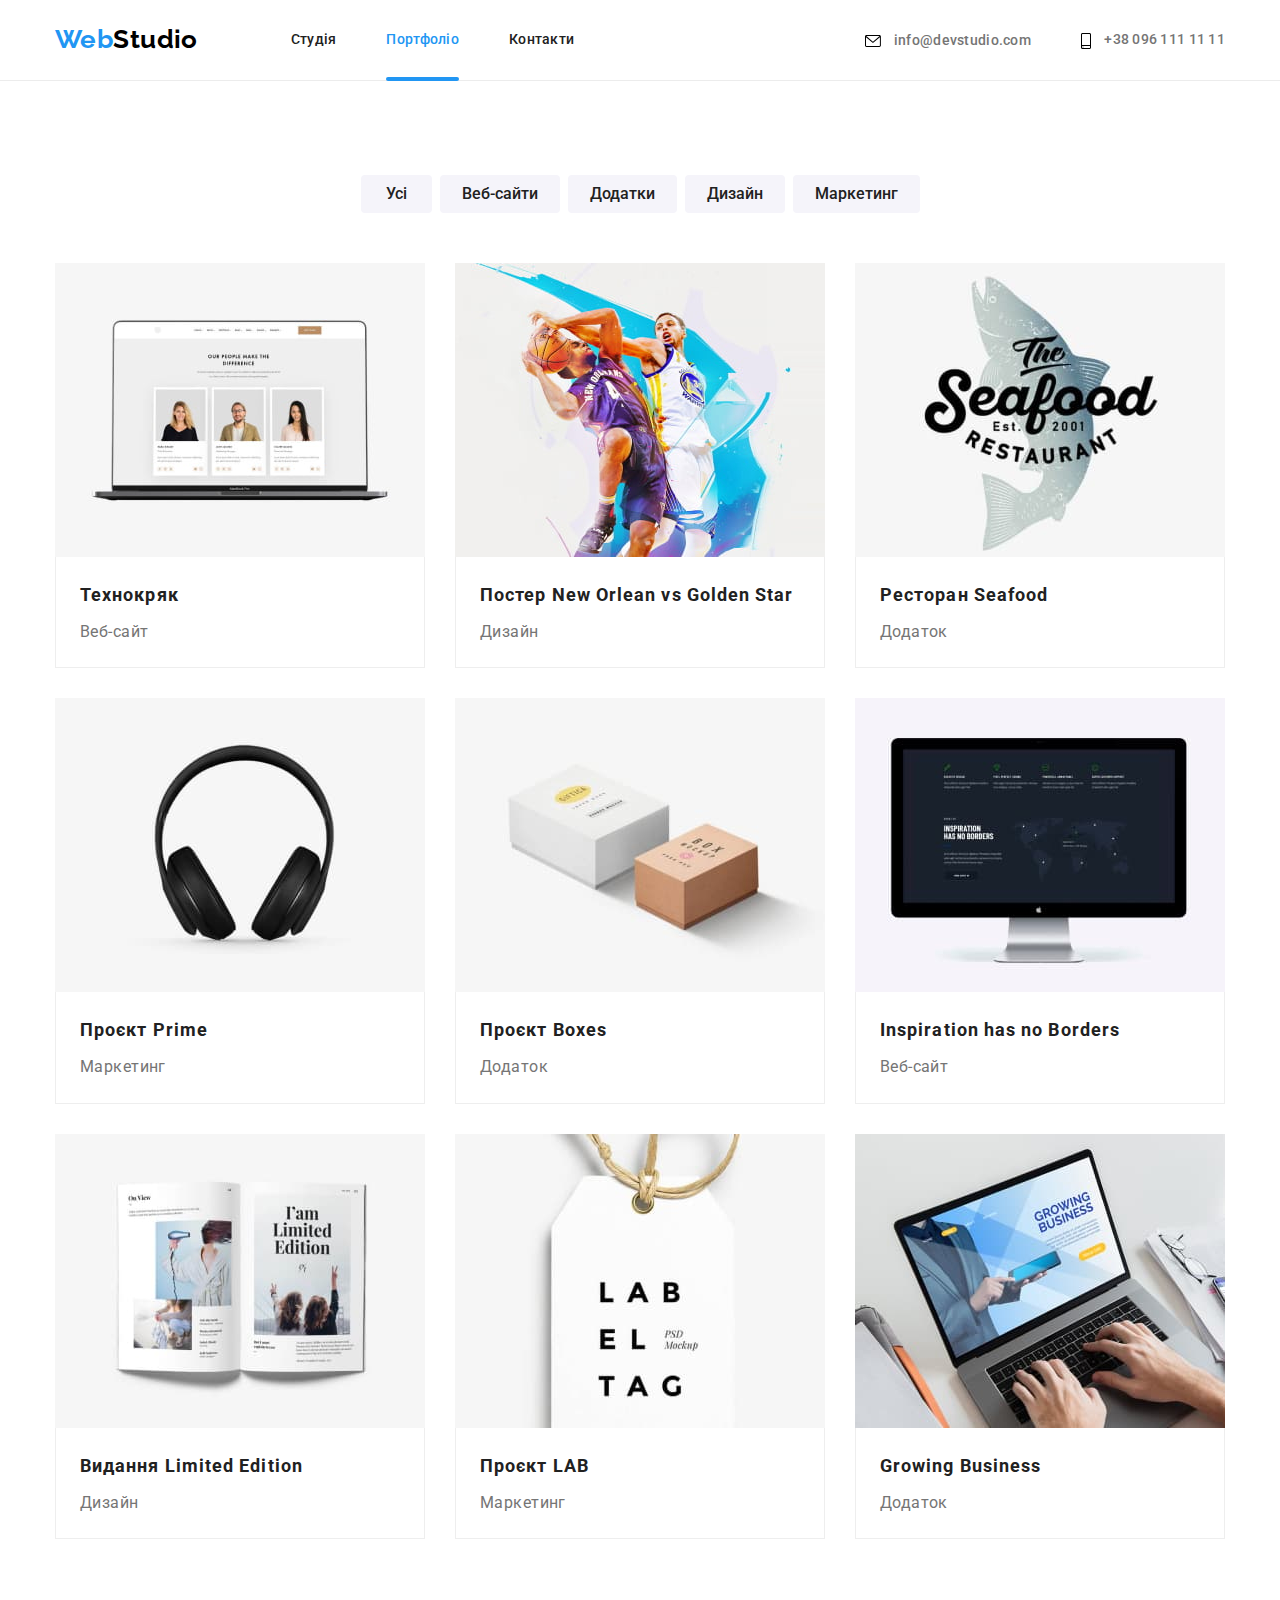
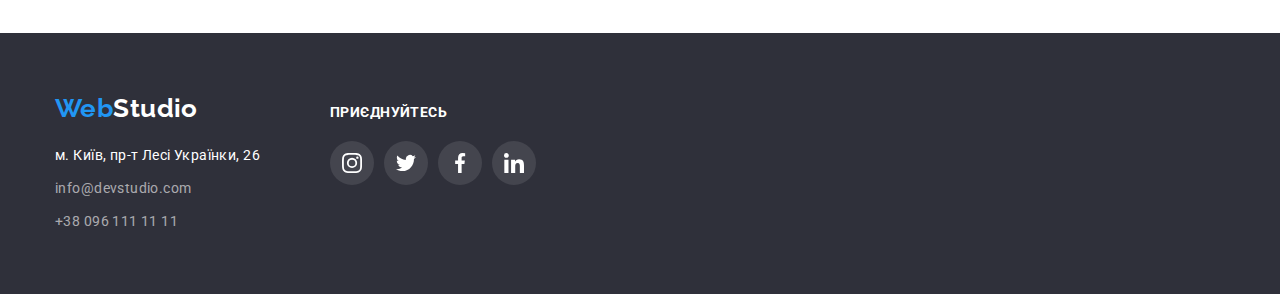
==== portfolio.html @ 35d609b6 "початок дз5" ====
<!DOCTYPE html>
<html lang="en">
  <head>
    <meta charset="UTF-8" />
    <meta http-equiv="X-UA-Compatible" content="IE=edge" />
    <meta name="viewport" content="width=device-width, initial-scale=1.0" />
    <title>Document</title>
    <link
      href="https://fonts.googleapis.com/css2?family=Raleway:wght@700&family=Roboto:wght@400;500;700;900&display=swap"
      rel="stylesheet"
    />
    <link rel="stylesheet"
    href="https://cdnjs.cloudflare.com/ajax/libs/modern-normalize/1.1.0/modern-normalize.min.css"">
    <link rel="stylesheet" href="./css/styles.css" />
  </head>
  <body>
    <!-- Шапка -->
    <header class="header">
      <div class="header-main container">
        <a href="./index.html" class="nav-logo"><span class="logo-text">Web</span>Studio</a>
        <nav class="site-nav">
          <ul class="list-nav">
            <li><a href="./index.html" class="header-link">Студія</a></li>
            <li><a href="./portfolio.html" class="header-link current">Портфоліо</a></li>
            <li><a href="" class="header-link">Контакти</a></li>
          </ul>
        </nav>
        <ul class="list-contact">
          <li>
            <a class="contact-link" href="mailto:info@devstudio.com">
              <svg class="contact-icon" width="16px" height="12px">
                <use href="./images/icons.svg#icon-envelope"></use>
              </svg>
              info@devstudio.com</a
            >
          </li>
          <li>
            <a class="contact-link" href="tel:380961111111"
              ><svg class="contact-icon" width="10px" height="16px">
                <use href="./images/icons.svg#icon-smartphone"></use>
              </svg>
              +38 096 111 11 11</a
            >
          </li>
        </ul>
      </div>
    </header>

    <!-- основний контент -->
    <main>
      <section class="section">
        <div class="container">
          <h1 class="visually-hidden">Проекти</h1>
          <ul class="filter">
            <li>
              <button type="button" class="projects-button button-all">Усі</button>
            </li>
            <li>
              <button type="button" class="projects-button">Веб-сайти</button>
            </li>
            <li>
              <button type="button" class="projects-button">Додатки</button>
            </li>
            <li>
              <button type="button" class="projects-button">Дизайн</button>
            </li>
            <li>
              <button type="button" class="projects-button">Маркетинг</button>
            </li>
          </ul>
          <ul class="projects-list">
            <li class="projects-item">
              <a href=""
                ><img
                  class="projects-img"
                  src="./images/technokr.jpg"
                  alt="Веб-сайт технокряк"
                  width="370"
                />
                <div class="card-lower">
                  <h2 class="projects-title">Технокряк</h2>
                  <p class="projects-text">Веб-сайт</p>
                </div>
              </a>
            </li>
            <li class="projects-item">
              <a href=""
                ><img
                  class="projects-img"
                  src="./images/poster.jpg"
                  alt="Постер два баскетболісти з м'ячем"
                  width="370"
                />
                <div class="card-lower">
                  <h2 class="projects-title">Постер New Orlean vs Golden Star</h2>
                  <p class="projects-text">Дизайн</p>
                </div>
              </a>
            </li>
            <li class="projects-item">
              <a href=""
                ><img
                  class="projects-img"
                  src="./images/restaurant.jpg"
                  alt="Логотип ресторану Сіфуд"
                  width="370"
                />
                <div class="card-lower">
                  <h2 class="projects-title">Ресторан Seafood</h2>
                  <p class="projects-text">Додаток</p>
                </div>
              </a>
            </li>
            <li class="projects-item">
              <a href=""
                ><img
                  class="projects-img"
                  src="./images/headphones.jpg"
                  alt="Навушники чорного кольору"
                  width="370"
                />
                <div class="card-lower">
                  <h2 class="projects-title">Проєкт Prime</h2>
                  <p class="projects-text">Маркетинг</p>
                </div>
              </a>
            </li>
            <li class="projects-item">
              <a href=""
                ><img
                  class="projects-img"
                  src="./images/boxes.jpg"
                  alt="Одна коробочка білого кольору друга коробочка тілесного кольору"
                  width="370"
                />
                <div class="card-lower">
                  <h2 class="projects-title">Проєкт Boxes</h2>
                  <p class="projects-text">Додаток</p>
                </div>
              </a>
            </li>
            <li class="projects-item">
              <a href=""
                ><img
                  class="projects-img"
                  src="./images/monitor.jpg"
                  alt="Монітор комп'ютера"
                  width="370"
                />
                <div class="card-lower">
                  <h2 class="projects-title">Inspiration has no Borders</h2>
                  <p class="projects-text">Веб-сайт</p>
                </div>
              </a>
            </li>
            <li class="projects-item">
              <a href=""
                ><img
                  class="projects-img"
                  src="./images/magazin.jpg"
                  alt="Розгорнутий журнал Limited Edition"
                  width="370"
                />
                <div class="card-lower">
                  <h2 class="projects-title">Видання Limited Edition</h2>
                  <p class="projects-text">Дизайн</p>
                </div>
              </a>
            </li>
            <li class="projects-item">
              <a href=""
                ><img class="projects-img" src="./images/birka.jpg" alt="Бірка LAB" width="370" />
                <div class="card-lower">
                  <h2 class="projects-title">Проєкт LAB</h2>
                  <p class="projects-text">Маркетинг</p>
                </div>
              </a>
            </li>
            <li class="projects-item">
              <a href=""
                ><img
                  class="projects-img"
                  src="./images/notebook.jpg"
                  alt="Робота людини за ноутбуком"
                  width="370"
                />
                <div class="card-lower">
                  <h2 class="projects-title">Growing Business</h2>
                  <p class="projects-text">Додаток</p>
                </div>
              </a>
            </li>
          </ul>
        </div>
      </section>
    </main>
    <!--Підвал-->
    <footer class="footer">
      <div class="container footer-flex">
        <div>
          <a href="./index.html" class="footer-logo"><span class="logo-text">Web</span>Studio</a>
          <address class="footer-address">
            <ul class="footer-list">
              <li>
                <a
                  href="https://goo.gl/maps/YVGoE1bEiSxg67Ht5"
                  target="_blank"
                  rel="noreferrer noopener"
                  class="footer-link footer-color"
                  >м. Київ, пр-т Лесі Українки, 26<br
                /></a>
              </li>
              <li>
                <a href="mailto:info@devstudio.com" class="footer-link">info@devstudio.com</a><br />
              </li>
              <li><a href="tel:380961111111" class="footer-link">+38 096 111 11 11</a></li>
            </ul>
          </address>
        </div>
        <div class="footer-social">
          <h3 class="social-title">Приєднуйтесь</h3>
          <ul class="social-list">
            <li>
              <a class="social-link" href="" target="_blank" rel="noreferrer noopener">
                <svg class="social-icon" width="20px" height="20px">
                  <use href="./images/icons.svg#icon-instagram"></use>
                </svg>
              </a>
            </li>
            <li>
              <a class="social-link" href="" target="_blank" rel="noreferrer noopener">
                <svg class="social-icon" width="20px" height="20px">
                  <use href="./images/icons.svg#icon-twitter"></use>
                </svg>
              </a>
            </li>
            <li>
              <a class="social-link" href="" target="_blank" rel="noreferrer noopener">
                <svg class="social-icon" width="20px" height="20px">
                  <use href="./images/icons.svg#icon-facebook"></use>
                </svg>
              </a>
            </li>
            <li>
              <a class="social-link" href="" target="_blank" rel="noreferrer noopener">
                <svg class="social-icon" width="20px" height="20px">
                  <use href="./images/icons.svg#icon-linkedin"></use>
                </svg>
              </a>
            </li>
          </ul>
        </div>
      </div>
    </footer>
  </body>
</html>
---- css/styles.css ----
:root{
    --primary-text-color:#212121;
    --text-color:#757575;
    --white-color:#FFFFFF;
    --blue-color:#2196F3;
}

/* основний колір текст color#212121:  */
/* вторинний колір текст color#757575*/
/* color: #FFFFFF білий */
/* color: #2196F3 блакитний */
/* футер мейл телефон color: rgba(255, 255, 255, 0.6) */

body{
    color: var(--primary-text-color);
    background-color:var(--white-color);
    font-family: 'Roboto', sans-serif;
    font-size: 14px;
    letter-spacing: 0.03em;    
    }

/* Загальні стилі */

ul {
    list-style: none;   
}

h1, h2, h3, p, ul {
    margin: 0;
    padding: 0;
}

.section {
    padding-top: 94px;
    padding-bottom: 94px;
}

.no-padding {
    padding-top: 0;
}


.container {
    margin: 0 auto;
    width: 1200px;
    padding-left: 15px;
    padding-right: 15px;    
}

.visually-hidden {
    position: absolute;
    width: 1px;
    height: 1px;
    margin: -1px;
    border: 0;
    padding: 0;
    white-space: nowrap;
    clip-path: inset(100%);
    clip: rect(0 0 0 0);
    overflow: hidden;
}


/* Header */

.header {
    border-bottom: 1px solid #ECECEC;
}
.header-main{
    display: flex; 
}

/* Лого */

.nav-logo,
.footer-logo,
.logo-text{
font-family: 'Raleway', sans-serif;
font-weight: 700;
font-size: 26px;
line-height: 1.2;
text-decoration: none;
}
.nav-logo{
    color: #000000; 
    padding-top: 24px;
    padding-bottom: 25px;
    margin-right: 93px;
}
.footer-logo{
    color: var(--white-color);
}

.logo-text{
    color:var(--blue-color);
}

/* Nav */

.site-nav {
    display: flex;
    align-items: center;
}

.list-nav{
display: flex;
}

.list-nav li{    
    margin-right: 50px;
}

.list-nav li:last-child{
    margin-right: 0;
}

.list-contact a,
.list-nav a{
    font-weight: 500;    
    line-height: 1.14;
    letter-spacing: 0.02em;
    text-decoration: none;   
}
.list-contact a{
    color: var(--text-color);
}
.list-nav a {
    position: relative;
    color: var(--primary-text-color);   
}

.list-nav a.current{
     color: var(--blue-color);      
    
}

.current::after {
    content: "";
    position: absolute;
    left: 0;
    bottom: -1px;
    width: 100%;
    height: 4px;
    background-color: var(--blue-color);
    border-radius: 2px;           
}

.list-nav a:hover,
.list-nav a:focus, 
.list-contact a:hover,
.list-contact a:focus{
    color: var(--blue-color);
}

.header-link {
    display: block;
    padding-top: 32px;
    padding-bottom: 32px;
}
.list-contact{
    display: flex;
    align-items: center;
    margin-left: auto;
}

.list-contact li+li{
    margin-left: 50px;
}

.contact-icon{
    vertical-align: middle;
    margin-right: 10px;
}

.contact-link:hover,
.contact-link:focus{
    fill: var(--blue-color);
}



/* Cтилі html */

/* Hero */

.hero {
    height: 600px;
    max-width: 1600px;
    margin-left: auto;
    margin-right: auto;
    padding-top: 200px;
    padding-bottom: 200px;
    text-align: center;

    background-color: #2F303A;    
    background-image: 
    linear-gradient(to top, rgba(47, 48, 58, 0.4), rgba(47, 48, 58, 0.4)),
    url("../images/hero.jpg");   
}
   
.hero-title {    
    margin: 0 auto;
    width: 696px;

    color: var(--white-color);
    font-weight: 900;
    font-size: 44px;
    line-height: 1.36;    
    letter-spacing: 0.06em;
    text-transform: uppercase;        
}
.hero-button {
    display: inline-flex;
    align-items: center;
    justify-content: center;
    padding-top: 10px;
    padding-bottom: 10px;
    margin-top: 30px;
    border-radius: 4px;
    border: transparent;
    min-width: 216px;

    color: var(--white-color);
    background-color: #188CE8;
    cursor: pointer;
    font-family: inherit;
    font-weight: 700;
    font-size: 16px;
    line-height: 1.8;    
    letter-spacing: 0.06em;         
}
.hero-button:hover,
.hero-button:focus {
   background-color: var(--blue-color);
}

/* Переваги студії */

.advantages-main{
    display: flex;
}

.advantages-main li+li{
    margin-left: 30px;
}

.advantages-content{
    width: 270px;
}

.advantages-title{
margin-bottom: 10px;

font-weight: 700;
font-size: 14px;
line-height: 1.14;    
text-transform: uppercase;   
}
.advantages-text{
    line-height: 1.7;
    color: var(--text-color);
}

.advantages-icon{
    width: 270px;
    height: 120px;
    background-color: #F5F4FA;
    display: flex;
    justify-content: center;
    align-items: center;
    margin-bottom: 30px;
}

/* Чим ми займаємось *
/* Наша команда */

.work-main{
    display: flex;   
}
.work-main li+li{
    margin-left: 30px;
}
.work-img{
    display: block;
}

.work-title,
.team-title,
.clients-title{
text-align: center;
margin-bottom: 50px;

font-weight: 700;
font-size: 36px;
line-height: 1.17;    
}

.work-item{
    position: relative;
}

.work-thumb{
  position: absolute;
  width: 370px;
  height: 70px; 
  left: 0;  
  bottom: 0;
  background-color: rgba(47, 48, 58, 0.8);;
}

.work-text{
position: absolute; 
top: 50%;  
left: 50%; 
transform: translate(-50%, -50%);
font-weight: 700;
line-height: 1.14;
text-align: center;
text-transform: uppercase;
color: var(--white-color);  
    }

/* Наша команда */

.title-name,
.team-text{
font-size: 16px;
line-height: 1.19;
}
.title-name {
margin-bottom: 10px;
font-weight: 500;    
}

.team-text {
color: var(--text-color);    
}
.team {
    background-color: #F5F4FA;     
}

.team-main {
    display: flex;
    text-align: center;
    gap: 30px;
}


.team-card{
    width: 270px;
    padding-top: 30px;
    padding-bottom: 30px;
    border-radius: 0px 0px 4px 4px;
    background: var(--white-color);
}
.team-img{
    display: block;
}

.team-list{
display: flex;
justify-content: space-between;
margin-left: 32px;
margin-right: 32px;
margin-top: 16px;
}


.team-link{
    display: flex;
    justify-content: center;
    align-items: center;
    width: 44px;
    height: 44px;
    padding: 12px;
    border-radius: 50%;
    color:#AFB1B8;
}

.team-link:hover,
.team-link:focus{
    background-color: var(--blue-color);
    color: var(--white-color);
}

.team-icon{
   fill: currentColor;
}

.team-main-item{
    box-shadow: 0px 1px 3px rgba(0, 0, 0, 0.12), 0px 1px 1px rgba(0, 0, 0, 0.14), 0px 2px 1px rgba(0, 0, 0, 0.2);
    border-radius: 0px 0px 4px 4px;
}



/* Постійні клієнти */

.clients-list{
    display: flex; 
    gap: 30px;   
}

.clients-link{  
   display: flex;
   justify-content: center;
   align-items: center;
   width: 170px;
   height: 92px;
   border: 1px solid#AFB1B8 ;
   border-radius: 4px;   
}

.clients-icon{
    fill: #AFB1B8;
}

.clients-link:hover,
.clients-link:focus{
   border-color: var(--blue-color);
}

.clients-link:hover svg,
.clients-link:focus svg{
    fill: var(--blue-color);
}



/* Footer */
.footer {
 padding-top: 60px;
 padding-bottom: 60px;
 background: #2F303A;  
}

.footer-flex{
    display: flex;
    align-items: baseline;
}

.footer-logo{
    display: inline-block;
    margin-bottom: 20px;
}

.footer-list li+li {
  margin-top: 9px;
}

.footer-link{
    display: inline-block;
    
    color: rgba(255, 255, 255, 0.6);
    line-height: 1.71;
    text-decoration: none;
    font-style: normal;      
}

.footer-color{
    color: var(--white-color);
}
.footer-link:hover,
.footer-link:focus{
    color: var(--blue-color);
}

.social-list{
    display: flex;
    gap: 10px;
}

.social-link{
    display: flex;
    justify-content: center;
    align-items: center;    
    width: 44px;
    height: 44px;
    border-radius: 50%;
    background-color: rgba(255, 255, 255, 0.1);
}

.social-icon{
    fill: var(--white-color);
}

.social-link:hover,
.social-link:focus{
    background-color: var(--blue-color);
}

.social-title{
        font-weight: 700;
        font-size: 14px;
        line-height: 1.14;        
        text-transform: uppercase;
        margin-bottom: 20px;    
        color:var(--white-color);
}

.footer-social{
    margin-left: 70px;
}


 /* Стилі портфоліо */

/* Кнопки портфоліо */

.filter {
    display: flex;
    justify-content: center; 
    margin-bottom: 50px;  
}

.projects-button{
    display: inline-block;
    text-align: center;
    padding: 6px 22px;
    border-radius: 4px;
    border: transparent;
        
    color: var(--primary-text-color);  
    background-color: #F5F4FA;
    cursor: pointer;
    font-family: inherit;
    font-weight: 500;
    font-size: 16px;
    line-height: 1.6;      
}

.filter li+li{
    margin-left: 8px;
}


.projects-button:hover,
.projects-button:focus{
    color: var(--white-color);
    background-color: var(--blue-color);
    box-shadow: 0px 3px 1px rgba(0, 0, 0, 0.1), 0px 1px 2px rgba(0, 0, 0, 0.08), 0px 2px 2px rgba(0, 0, 0, 0.12);
}

.button-all{
    padding-left: 25px;
    padding-right: 25px;
}


/* Портфоліо */

.projects-list{
    display: flex;
    flex-wrap: wrap;
    gap: 30px;
}

.projects-item{
    width: calc( (100% - 60px) / 3);    
}

.projects-item:hover,
.projects-item:focus{
    box-shadow: 0px 1px 1px rgba(0, 0, 0, 0.12), 0px 4px 4px rgba(0, 0, 0, 0.06), 1px 4px 6px rgba(0, 0, 0, 0.16);
}


.projects-title {
margin-bottom: 4px;

color: var(--primary-text-color);
font-weight: 700;
font-size: 18px;
line-height: 2; 
letter-spacing: 0.06em; 
}

.projects-text{
color: var(--text-color);
text-decoration: none;
font-size: 16px;
line-height: 1.9;
}

.projects-list a{
    text-decoration: none;
}

.projects-img{
    display: block;
}

.card-lower{
    width: 370px;
    padding-top: 20px;
    padding-bottom: 20px; 
    padding-left: 24px;  
    padding-right: 24px; 
    border-left: 1px solid #EEEEEE; 
    border-right: 1px solid #EEEEEE;
    border-bottom: 1px solid #EEEEEE;
}
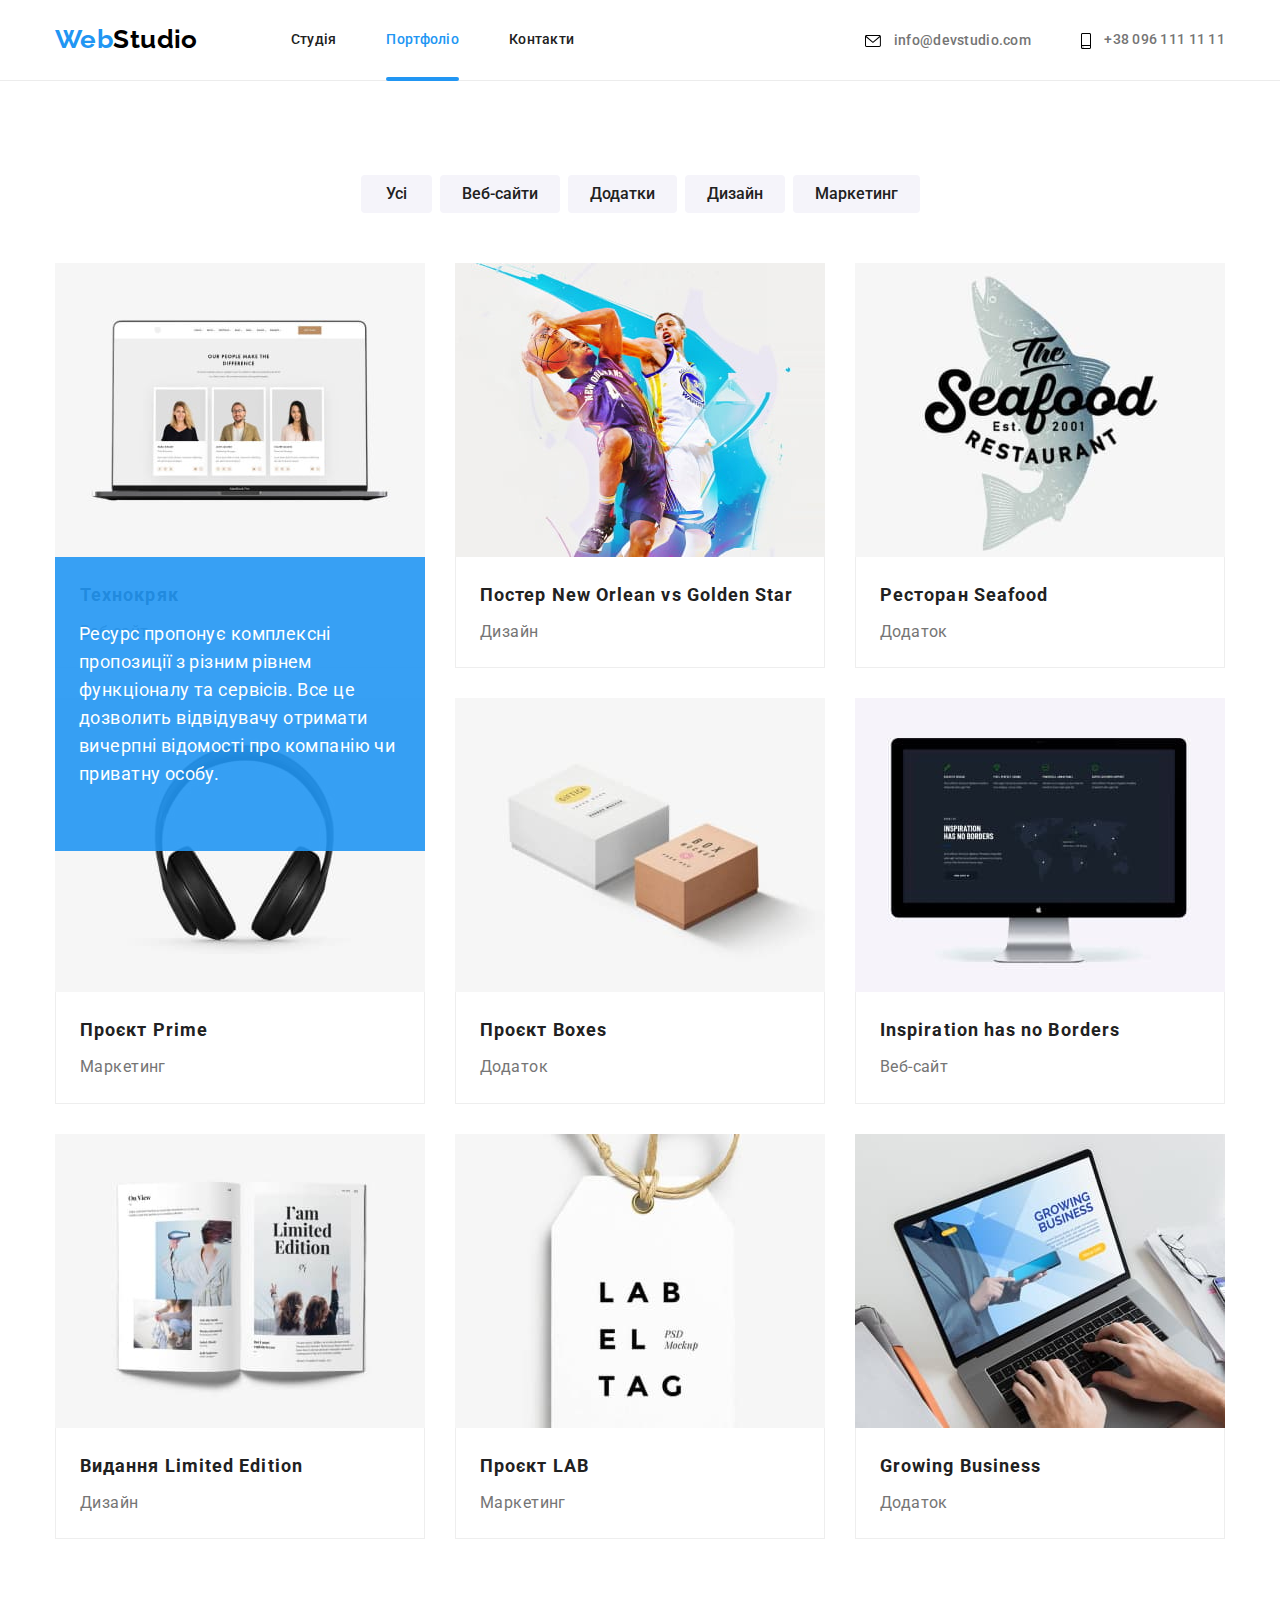
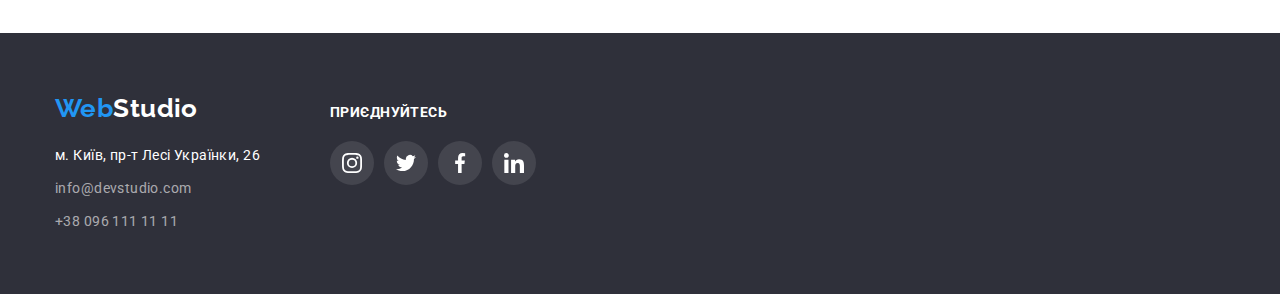
==== commit 8236d0be: "overlay+" ====
--- a/portfolio.html
+++ b/portfolio.html
@@ -70,13 +70,20 @@
           </ul>
           <ul class="projects-list">
             <li class="projects-item">
-              <a href=""
-                ><img
+              <a class="projects-link" href="">
+                <img
                   class="projects-img"
                   src="./images/technokr.jpg"
                   alt="Веб-сайт технокряк"
                   width="370"
                 />
+                <div class="card-overlay">
+                  <p class="card-text">
+                    Ресурс пропонує комплексні пропозиції з різним рівнем функціоналу та сервісів.
+                    Все це дозволить відвідувачу отримати вичерпні відомості про компанію чи
+                    приватну особу.
+                  </p>
+                </div>
                 <div class="card-lower">
                   <h2 class="projects-title">Технокряк</h2>
                   <p class="projects-text">Веб-сайт</p>
--- a/css/styles.css
+++ b/css/styles.css
@@ -127,7 +127,7 @@
 }
 .list-nav a {
     position: relative;
-    color: var(--primary-text-color);   
+    color: var(--primary-text-color);       
 }
 
 .list-nav a.current{
@@ -557,7 +557,7 @@
 }
 
 .projects-item{
-    width: calc( (100% - 60px) / 3);    
+    width: calc( (100% - 60px) / 3);
 }
 
 .projects-item:hover,
@@ -588,8 +588,34 @@
 }
 
 .projects-img{
-    display: block;
-}
+    display: block;    
+}
+.projects-link{
+    position: relative;  
+    overflow: hidden;  
+}
+
+.card-overlay{
+    position: absolute;
+    top: 0;
+    left: 0;     
+    width: 370px;
+    height: 294px;
+    transform: translateY(100%);
+    background-color: rgba(33, 150, 243, 0.9);
+    transition: transform 250ms cubic-bezier(0.4, 0, 0.2, 1);     
+}
+
+.projects-link:hover{
+    transform: translateY(0);  
+}
+
+.card-text{        
+        font-size: 18px;
+        line-height: 1.56;  
+        padding: 63px 24px;
+        color: var(--white-color);       
+ }
 
 .card-lower{
     width: 370px;
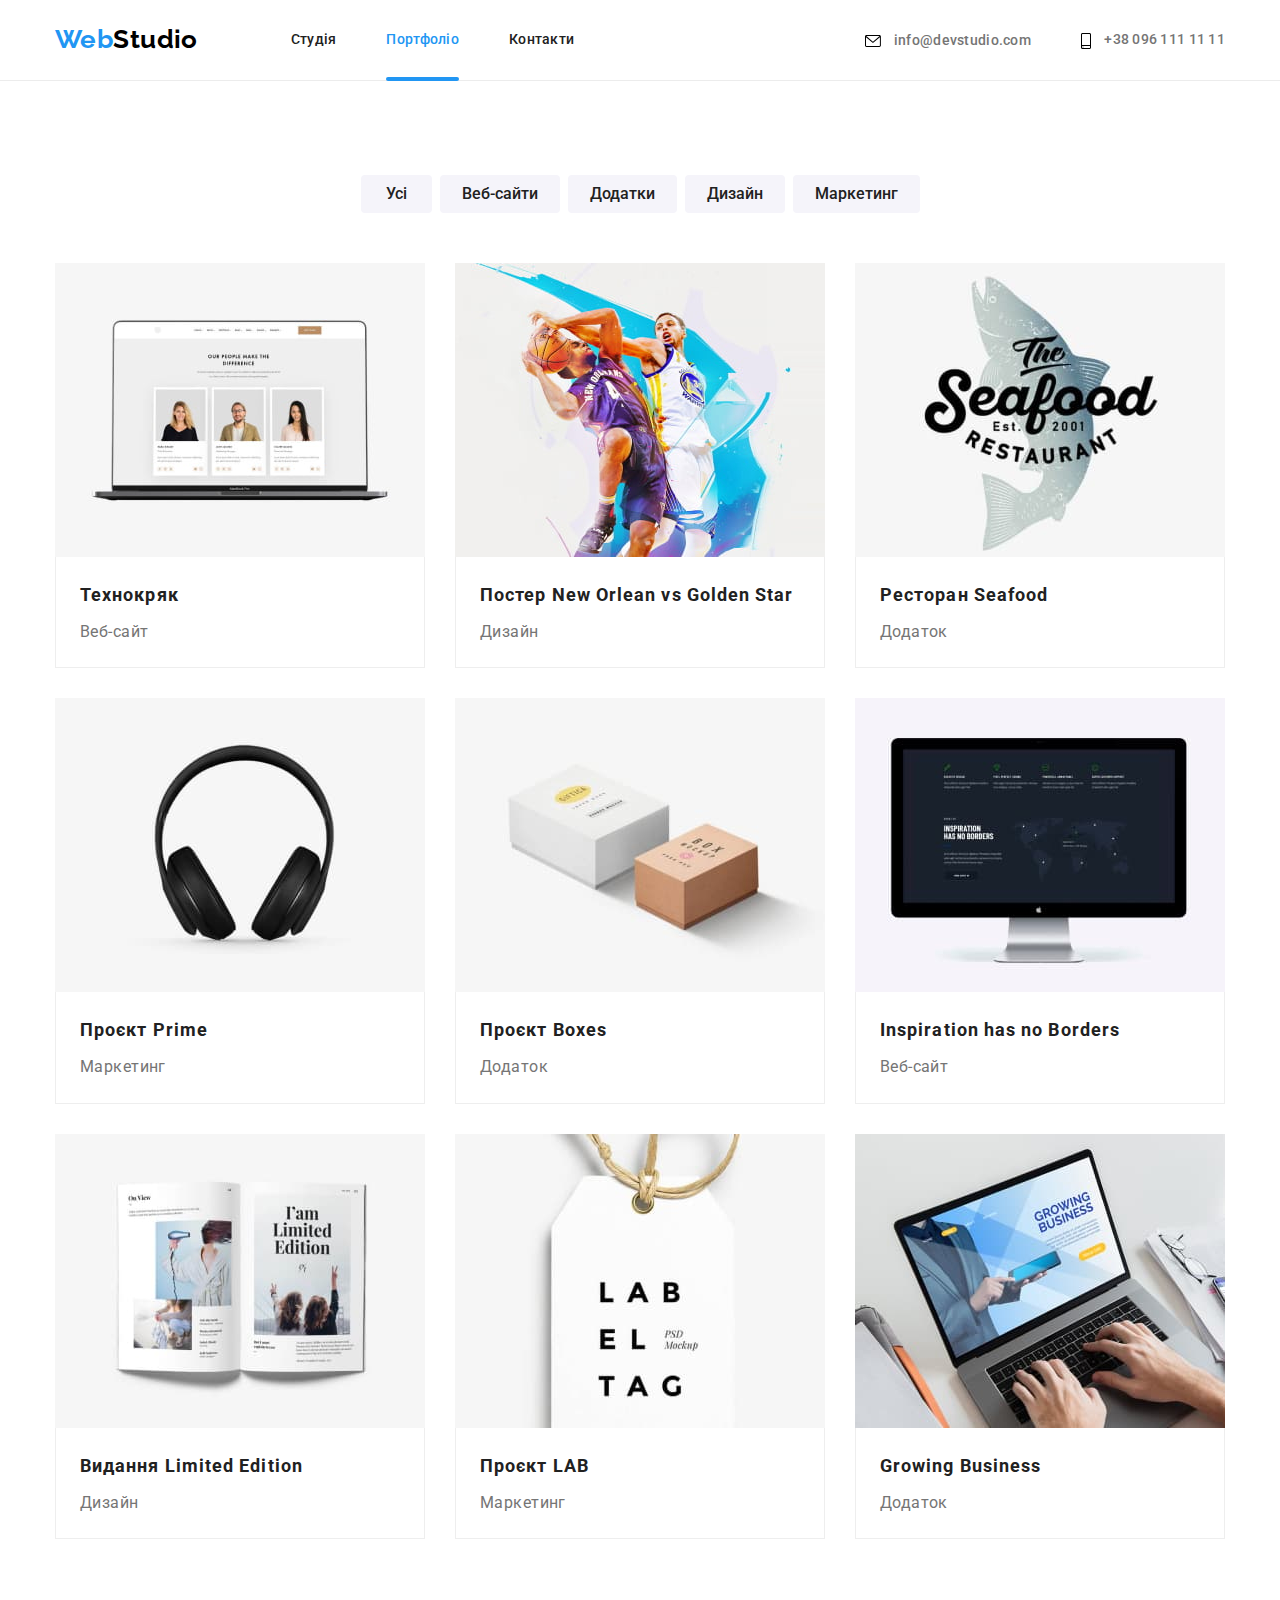
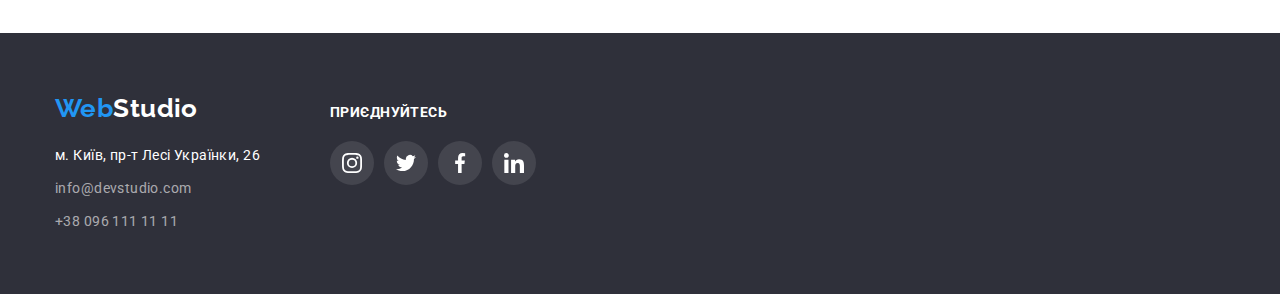
==== commit 9aed25be: "+modal" ====
--- a/portfolio.html
+++ b/portfolio.html
@@ -71,18 +71,20 @@
           <ul class="projects-list">
             <li class="projects-item">
               <a class="projects-link" href="">
-                <img
-                  class="projects-img"
-                  src="./images/technokr.jpg"
-                  alt="Веб-сайт технокряк"
-                  width="370"
-                />
-                <div class="card-overlay">
-                  <p class="card-text">
-                    Ресурс пропонує комплексні пропозиції з різним рівнем функціоналу та сервісів.
-                    Все це дозволить відвідувачу отримати вичерпні відомості про компанію чи
-                    приватну особу.
-                  </p>
+                <div class="card-top">
+                  <img
+                    class="projects-img"
+                    src="./images/technokr.jpg"
+                    alt="Веб-сайт технокряк"
+                    width="370"
+                  />
+                  <div class="card-overlay">
+                    <p class="card-text">
+                      Ресурс пропонує комплексні пропозиції з різним рівнем функціоналу та сервісів.
+                      Все це дозволить відвідувачу отримати вичерпні відомості про компанію чи
+                      приватну особу.
+                    </p>
+                  </div>
                 </div>
                 <div class="card-lower">
                   <h2 class="projects-title">Технокряк</h2>
--- a/css/styles.css
+++ b/css/styles.css
@@ -120,14 +120,16 @@
     font-weight: 500;    
     line-height: 1.14;
     letter-spacing: 0.02em;
-    text-decoration: none;   
+    text-decoration: none;      
 }
 .list-contact a{
     color: var(--text-color);
+    transition: color 250ms cubic-bezier(0.4, 0, 0.2, 1);
 }
 .list-nav a {
     position: relative;
-    color: var(--primary-text-color);       
+    color: var(--primary-text-color);
+    transition: color 250ms cubic-bezier(0.4, 0, 0.2, 1);
 }
 
 .list-nav a.current{
@@ -228,7 +230,9 @@
     font-weight: 700;
     font-size: 16px;
     line-height: 1.8;    
-    letter-spacing: 0.06em;         
+    letter-spacing: 0.06em; 
+    
+    transition: background-color 250ms cubic-bezier(0.4, 0, 0.2, 1);
 }
 .hero-button:hover,
 .hero-button:focus {
@@ -376,6 +380,7 @@
     padding: 12px;
     border-radius: 50%;
     color:#AFB1B8;
+    transition: color 250ms cubic-bezier(0.4, 0, 0.2, 1), background-color 250ms cubic-bezier(0.4, 0, 0.2, 1);
 }
 
 .team-link:hover,
@@ -409,7 +414,8 @@
    width: 170px;
    height: 92px;
    border: 1px solid#AFB1B8 ;
-   border-radius: 4px;   
+   border-radius: 4px; 
+   transition: border-color 250ms cubic-bezier(0.4, 0, 0.2, 1), fill 250ms cubic-bezier(0.4, 0, 0.2, 1);
 }
 
 .clients-icon{
@@ -455,7 +461,8 @@
     color: rgba(255, 255, 255, 0.6);
     line-height: 1.71;
     text-decoration: none;
-    font-style: normal;      
+    font-style: normal; 
+    transition: color 250ms cubic-bezier(0.4, 0, 0.2, 1);
 }
 
 .footer-color{
@@ -479,6 +486,7 @@
     height: 44px;
     border-radius: 50%;
     background-color: rgba(255, 255, 255, 0.1);
+    transition: background-color 250ms cubic-bezier(0.4, 0, 0.2, 1);
 }
 
 .social-icon{
@@ -527,7 +535,8 @@
     font-family: inherit;
     font-weight: 500;
     font-size: 16px;
-    line-height: 1.6;      
+    line-height: 1.6; 
+    transition: color 250ms cubic-bezier(0.4, 0, 0.2, 1), background-color 250ms cubic-bezier(0.4, 0, 0.2, 1), box-shadow 250ms cubic-bezier(0.4, 0, 0.2, 1);
 }
 
 .filter li+li{
@@ -558,6 +567,7 @@
 
 .projects-item{
     width: calc( (100% - 60px) / 3);
+    transition: box-shadow 250ms cubic-bezier(0.4, 0, 0.2, 1);  
 }
 
 .projects-item:hover,
@@ -588,11 +598,13 @@
 }
 
 .projects-img{
-    display: block;    
-}
-.projects-link{
-    position: relative;  
-    overflow: hidden;  
+    display: block; 
+    overflow: hidden;
+     
+}
+.card-top{
+    position: relative; 
+    overflow: hidden;    
 }
 
 .card-overlay{
@@ -603,10 +615,11 @@
     height: 294px;
     transform: translateY(100%);
     background-color: rgba(33, 150, 243, 0.9);
-    transition: transform 250ms cubic-bezier(0.4, 0, 0.2, 1);     
-}
-
-.projects-link:hover{
+    transition: transform 250ms cubic-bezier(0.4, 0, 0.2, 1);   
+}
+
+.projects-link:hover .card-overlay,
+.projects-link:focus .card-overlay{
     transform: translateY(0);  
 }
 
@@ -625,5 +638,47 @@
     padding-right: 24px; 
     border-left: 1px solid #EEEEEE; 
     border-right: 1px solid #EEEEEE;
-    border-bottom: 1px solid #EEEEEE;
+    border-bottom: 1px solid #EEEEEE;   
+}
+
+.backdrop{
+    position: fixed;
+        width: 100%;
+        height: 100%;
+        left: 0px;
+        top: 0px;
+        background: rgba(0, 0, 0, 0.2);
+    }
+
+.backdrop.is-hidden{
+    opacity: 0;
+    pointer-events: none;
+}
+
+.modal{
+    position: absolute;
+     top: 50%;
+     left: 50%;
+    transform: translate(-50%, -50%);
+    width: 528px;
+     height: 581px;
+     background-color: var(--white-color);
+}
+
+.modal-close{
+    position: absolute;
+    top: 8px;
+    right: 8px;
+    display: flex;
+    padding: 6px;
+    background:var(--white-color);
+    border: 1px solid rgba(0, 0, 0, 0.1);
+    border-radius: 50%;
+    cursor: pointer;
+}
+.modal-close-icon{
+   display: block;
+   justify-content: center;
+   align-items: center;
+   fill:#000000; 
 }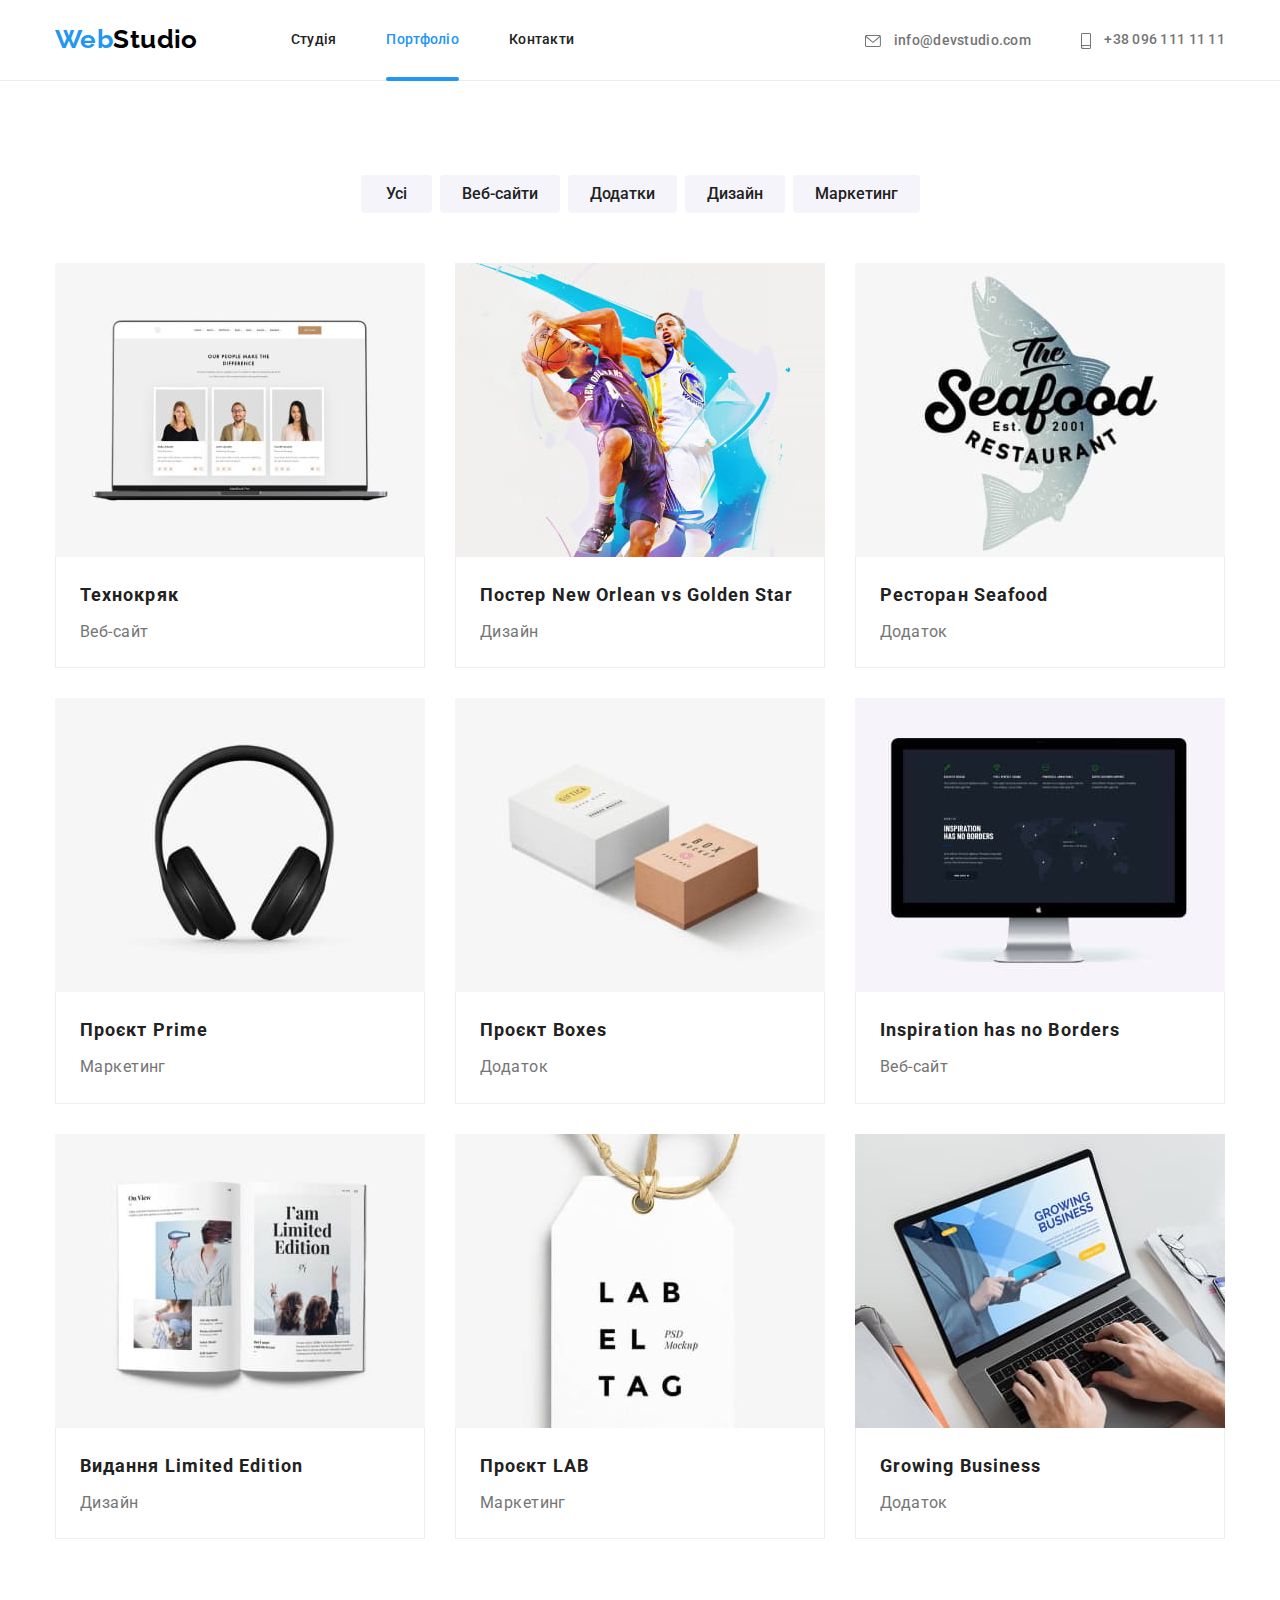
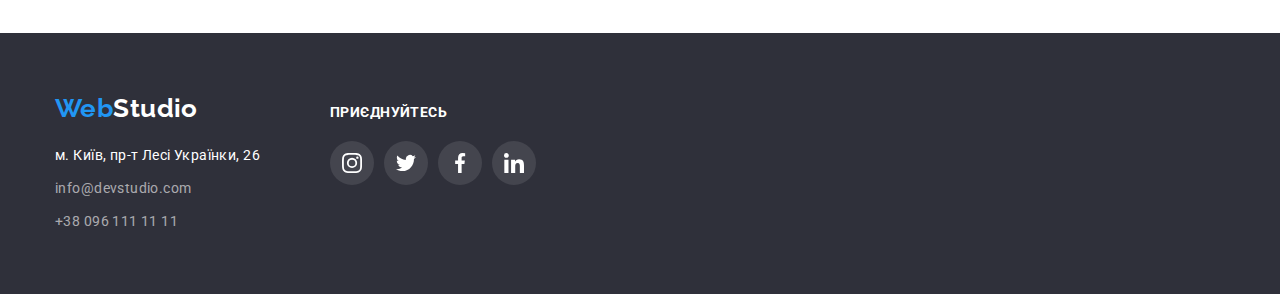
==== commit adb2ff67: "оновлення" ====
--- a/portfolio.html
+++ b/portfolio.html
@@ -9,8 +9,10 @@
       href="https://fonts.googleapis.com/css2?family=Raleway:wght@700&family=Roboto:wght@400;500;700;900&display=swap"
       rel="stylesheet"
     />
-    <link rel="stylesheet"
-    href="https://cdnjs.cloudflare.com/ajax/libs/modern-normalize/1.1.0/modern-normalize.min.css"">
+    <link
+      rel="stylesheet"
+      href="https://cdnjs.cloudflare.com/ajax/libs/modern-normalize/1.1.0/modern-normalize.min.css"
+    />
     <link rel="stylesheet" href="./css/styles.css" />
   </head>
   <body>
@@ -93,13 +95,22 @@
               </a>
             </li>
             <li class="projects-item">
-              <a href=""
-                ><img
-                  class="projects-img"
-                  src="./images/poster.jpg"
-                  alt="Постер два баскетболісти з м'ячем"
-                  width="370"
-                />
+              <a class="projects-link" href="">
+                <div class="card-top">
+                  <img
+                    class="projects-img"
+                    src="./images/poster.jpg"
+                    alt="Постер два баскетболісти з м'ячем"
+                    width="370"
+                  />
+                  <div class="card-overlay">
+                    <p class="card-text">
+                      Ресурс пропонує комплексні пропозиції з різним рівнем функціоналу та сервісів.
+                      Все це дозволить відвідувачу отримати вичерпні відомості про компанію чи
+                      приватну особу.
+                    </p>
+                  </div>
+                </div>
                 <div class="card-lower">
                   <h2 class="projects-title">Постер New Orlean vs Golden Star</h2>
                   <p class="projects-text">Дизайн</p>
@@ -107,13 +118,22 @@
               </a>
             </li>
             <li class="projects-item">
-              <a href=""
-                ><img
-                  class="projects-img"
-                  src="./images/restaurant.jpg"
-                  alt="Логотип ресторану Сіфуд"
-                  width="370"
-                />
+              <a class="projects-link" href="">
+                <div class="card-top">
+                  <img
+                    class="projects-img"
+                    src="./images/restaurant.jpg"
+                    alt="Логотип ресторану Сіфуд"
+                    width="370"
+                  />
+                  <div class="card-overlay">
+                    <p class="card-text">
+                      Ресурс пропонує комплексні пропозиції з різним рівнем функціоналу та сервісів.
+                      Все це дозволить відвідувачу отримати вичерпні відомості про компанію чи
+                      приватну особу.
+                    </p>
+                  </div>
+                </div>
                 <div class="card-lower">
                   <h2 class="projects-title">Ресторан Seafood</h2>
                   <p class="projects-text">Додаток</p>
@@ -121,13 +141,22 @@
               </a>
             </li>
             <li class="projects-item">
-              <a href=""
-                ><img
-                  class="projects-img"
-                  src="./images/headphones.jpg"
-                  alt="Навушники чорного кольору"
-                  width="370"
-                />
+              <a class="projects-link" href="">
+                <div class="card-top">
+                  <img
+                    class="projects-img"
+                    src="./images/headphones.jpg"
+                    alt="Навушники чорного кольору"
+                    width="370"
+                  />
+                  <div class="card-overlay">
+                    <p class="card-text">
+                      Ресурс пропонує комплексні пропозиції з різним рівнем функціоналу та сервісів.
+                      Все це дозволить відвідувачу отримати вичерпні відомості про компанію чи
+                      приватну особу.
+                    </p>
+                  </div>
+                </div>
                 <div class="card-lower">
                   <h2 class="projects-title">Проєкт Prime</h2>
                   <p class="projects-text">Маркетинг</p>
@@ -135,13 +164,22 @@
               </a>
             </li>
             <li class="projects-item">
-              <a href=""
-                ><img
-                  class="projects-img"
-                  src="./images/boxes.jpg"
-                  alt="Одна коробочка білого кольору друга коробочка тілесного кольору"
-                  width="370"
-                />
+              <a class="projects-link" href="">
+                <div class="card-top">
+                  <img
+                    class="projects-img"
+                    src="./images/boxes.jpg"
+                    alt="Одна коробочка білого кольору друга коробочка тілесного кольору"
+                    width="370"
+                  />
+                  <div class="card-overlay">
+                    <p class="card-text">
+                      Ресурс пропонує комплексні пропозиції з різним рівнем функціоналу та сервісів.
+                      Все це дозволить відвідувачу отримати вичерпні відомості про компанію чи
+                      приватну особу.
+                    </p>
+                  </div>
+                </div>
                 <div class="card-lower">
                   <h2 class="projects-title">Проєкт Boxes</h2>
                   <p class="projects-text">Додаток</p>
@@ -149,13 +187,22 @@
               </a>
             </li>
             <li class="projects-item">
-              <a href=""
-                ><img
-                  class="projects-img"
-                  src="./images/monitor.jpg"
-                  alt="Монітор комп'ютера"
-                  width="370"
-                />
+              <a class="projects-link" href="">
+                <div class="card-top">
+                  <img
+                    class="projects-img"
+                    src="./images/monitor.jpg"
+                    alt="Монітор комп'ютера"
+                    width="370"
+                  />
+                  <div class="card-overlay">
+                    <p class="card-text">
+                      Ресурс пропонує комплексні пропозиції з різним рівнем функціоналу та сервісів.
+                      Все це дозволить відвідувачу отримати вичерпні відомості про компанію чи
+                      приватну особу.
+                    </p>
+                  </div>
+                </div>
                 <div class="card-lower">
                   <h2 class="projects-title">Inspiration has no Borders</h2>
                   <p class="projects-text">Веб-сайт</p>
@@ -163,13 +210,22 @@
               </a>
             </li>
             <li class="projects-item">
-              <a href=""
-                ><img
-                  class="projects-img"
-                  src="./images/magazin.jpg"
-                  alt="Розгорнутий журнал Limited Edition"
-                  width="370"
-                />
+              <a class="projects-link" href="">
+                <div class="card-top">
+                  <img
+                    class="projects-img"
+                    src="./images/magazin.jpg"
+                    alt="Розгорнутий журнал Limited Edition"
+                    width="370"
+                  />
+                  <div class="card-overlay">
+                    <p class="card-text">
+                      Ресурс пропонує комплексні пропозиції з різним рівнем функціоналу та сервісів.
+                      Все це дозволить відвідувачу отримати вичерпні відомості про компанію чи
+                      приватну особу.
+                    </p>
+                  </div>
+                </div>
                 <div class="card-lower">
                   <h2 class="projects-title">Видання Limited Edition</h2>
                   <p class="projects-text">Дизайн</p>
@@ -177,8 +233,17 @@
               </a>
             </li>
             <li class="projects-item">
-              <a href=""
-                ><img class="projects-img" src="./images/birka.jpg" alt="Бірка LAB" width="370" />
+              <a class="projects-link" href="">
+                <div class="card-top">
+                  <img class="projects-img" src="./images/birka.jpg" alt="Бірка LAB" width="370" />
+                  <div class="card-overlay">
+                    <p class="card-text">
+                      Ресурс пропонує комплексні пропозиції з різним рівнем функціоналу та сервісів.
+                      Все це дозволить відвідувачу отримати вичерпні відомості про компанію чи
+                      приватну особу.
+                    </p>
+                  </div>
+                </div>
                 <div class="card-lower">
                   <h2 class="projects-title">Проєкт LAB</h2>
                   <p class="projects-text">Маркетинг</p>
@@ -186,13 +251,22 @@
               </a>
             </li>
             <li class="projects-item">
-              <a href=""
-                ><img
-                  class="projects-img"
-                  src="./images/notebook.jpg"
-                  alt="Робота людини за ноутбуком"
-                  width="370"
-                />
+              <a class="projects-link" href="">
+                <div class="card-top">
+                  <img
+                    class="projects-img"
+                    src="./images/notebook.jpg"
+                    alt="Робота людини за ноутбуком"
+                    width="370"
+                  />
+                  <div class="card-overlay">
+                    <p class="card-text">
+                      Ресурс пропонує комплексні пропозиції з різним рівнем функціоналу та сервісів.
+                      Все це дозволить відвідувачу отримати вичерпні відомості про компанію чи
+                      приватну особу.
+                    </p>
+                  </div>
+                </div>
                 <div class="card-lower">
                   <h2 class="projects-title">Growing Business</h2>
                   <p class="projects-text">Додаток</p>
--- a/css/styles.css
+++ b/css/styles.css
@@ -173,13 +173,13 @@
 .contact-icon{
     vertical-align: middle;
     margin-right: 10px;
-}
+    fill: currentColor;   
+   }
 
 .contact-link:hover,
-.contact-link:focus{
+.contact-link:focus {
     fill: var(--blue-color);
 }
-
 
 
 /* Cтилі html */
@@ -304,26 +304,23 @@
     position: relative;
 }
 
-.work-thumb{
-  position: absolute;
-  width: 370px;
-  height: 70px; 
-  left: 0;  
-  bottom: 0;
-  background-color: rgba(47, 48, 58, 0.8);;
-}
-
 .work-text{
 position: absolute; 
-top: 50%;  
-left: 50%; 
-transform: translate(-50%, -50%);
+left: 0;
+bottom: 0;
+
+display: flex;
+justify-content: center;
+align-items: center;
+width: 370px;
+height: 70px;
+
 font-weight: 700;
 line-height: 1.14;
-text-align: center;
 text-transform: uppercase;
-color: var(--white-color);  
-    }
+color: var(--white-color);
+background-color: rgba(47, 48, 58, 0.8);
+}
 
 /* Наша команда */
 
@@ -380,6 +377,7 @@
     padding: 12px;
     border-radius: 50%;
     color:#AFB1B8;
+    background-color: var(--white-color);
     transition: color 250ms cubic-bezier(0.4, 0, 0.2, 1), background-color 250ms cubic-bezier(0.4, 0, 0.2, 1);
 }
 
@@ -415,11 +413,12 @@
    height: 92px;
    border: 1px solid#AFB1B8 ;
    border-radius: 4px; 
-   transition: border-color 250ms cubic-bezier(0.4, 0, 0.2, 1), fill 250ms cubic-bezier(0.4, 0, 0.2, 1);
+   transition: border-color 250ms cubic-bezier(0.4, 0, 0.2, 1);
 }
 
 .clients-icon{
     fill: #AFB1B8;
+    transition: fill 250ms cubic-bezier(0.4, 0, 0.2, 1);
 }
 
 .clients-link:hover,
@@ -641,6 +640,8 @@
     border-bottom: 1px solid #EEEEEE;   
 }
 
+/* Модальне вікно */
+
 .backdrop{
     position: fixed;
         width: 100%;
@@ -648,6 +649,8 @@
         left: 0px;
         top: 0px;
         background: rgba(0, 0, 0, 0.2);
+        opacity: 1;
+        transition: opacity 250ms cubic-bezier(0.4, 0, 0.2, 1);
     }
 
 .backdrop.is-hidden{
@@ -659,11 +662,17 @@
     position: absolute;
      top: 50%;
      left: 50%;
-    transform: translate(-50%, -50%);
-    width: 528px;
+     transform: translate(-50%, -50%) scale(1);
+     width: 528px;
      height: 581px;
      background-color: var(--white-color);
-}
+     transition: transform 250ms cubic-bezier(0.4, 0, 0.2, 1);
+}
+
+.backdrop.is-hidden .modal{
+    transform: translate(-50%, -50%) scale(0.8);
+}
+
 
 .modal-close{
     position: absolute;
@@ -680,5 +689,12 @@
    display: block;
    justify-content: center;
    align-items: center;
-   fill:#000000; 
+   fill: currentColor; 
+   transition: fill 250ms cubic-bezier(0.4, 0, 0.2, 1);;
+}
+
+.modal-close-icon:hover,
+.modal-close-icon:focus
+{
+    fill: var(--blue-color);
 }